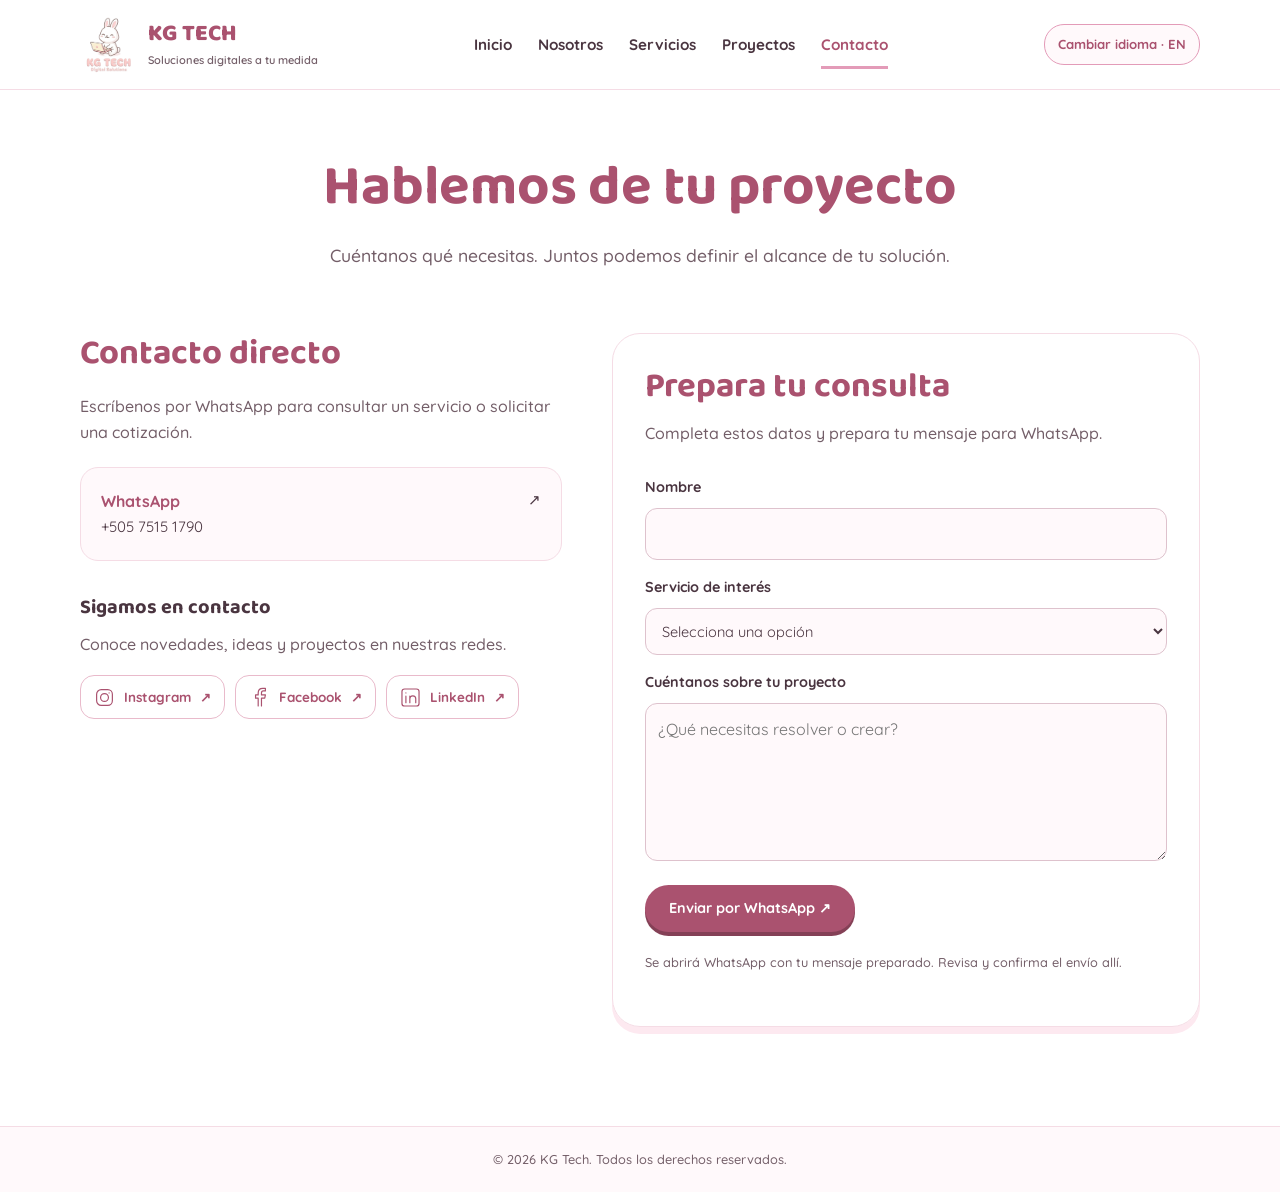
==== contacto.html @ 23386eed "Update KG Tech website with service pages and portfolio galleries" ====
<!DOCTYPE html>
<html lang="es"><head><meta charset="UTF-8"><meta name="viewport" content="width=device-width, initial-scale=1.0"><title>Contacto · KG Tech</title><meta name="description" content="Consulta y cotiza tu proyecto digital con KG Tech por WhatsApp."><meta name="theme-color" content="#fff9fb"><link rel="icon" type="image/png" href="logos/kg-tech-logo.png"><link rel="preconnect" href="https://fonts.googleapis.com"><link rel="preconnect" href="https://fonts.gstatic.com" crossorigin><link href="https://fonts.googleapis.com/css2?family=Baloo+2:wght@500;600;700;800&family=Quicksand:wght@400;500;600;700&display=swap" rel="stylesheet"><link rel="stylesheet" href="assets/site.css"><script src="assets/social-links.js" defer></script><script src="assets/site.js" defer></script></head><body><a href="#contenido" class="skip-link" data-es="Saltar al contenido" data-en="Skip to content">Saltar al contenido</a><header class="site-header"><div class="nav-wrap"><a class="logo" href="index.html" aria-label="KG Tech — Inicio"><img src="logos/kg-tech-logo.png" alt="" width="300" height="355"><span class="logo-copy">KG TECH<small data-es="Soluciones digitales a tu medida" data-en="Digital solutions tailored to you">Soluciones digitales a tu medida</small></span></a><button class="menu-toggle" type="button" aria-controls="main-nav" aria-expanded="false" aria-label="Abrir menú">☰</button><nav id="main-nav" aria-label="Principal"><ul><li><a href="index.html"  data-es="Inicio" data-en="Home">Inicio</a></li><li><a href="nosotros.html"  data-es="Nosotros" data-en="About">Nosotros</a></li><li><a href="servicios.html"  data-es="Servicios" data-en="Services">Servicios</a></li><li><a href="proyectos.html"  data-es="Proyectos" data-en="Projects">Proyectos</a></li><li><a href="contacto.html" aria-current="page" data-es="Contacto" data-en="Contact">Contacto</a></li></ul></nav><button id="lang-toggle" type="button" aria-label="Cambiar idioma">Cambiar idioma · EN</button></div></header><main id="contenido"><section class="page-intro"><h1 data-es="Hablemos de tu proyecto" data-en="Let’s discuss your project">Hablemos de tu proyecto</h1><p class="lead" data-es="Cuéntanos qué necesitas. Juntos podemos definir el alcance de tu solución." data-en="Tell us what you need. Together we can define the scope of your solution.">Cuéntanos qué necesitas. Juntos podemos definir el alcance de tu solución.</p></section>
<section class="contact-layout"><aside class="contact-details"><h2 data-es="Contacto directo" data-en="Direct contact">Contacto directo</h2><p data-es="Escríbenos por WhatsApp para consultar un servicio o solicitar una cotización." data-en="Message us on WhatsApp to ask about a service or request a quote.">Escríbenos por WhatsApp para consultar un servicio o solicitar una cotización.</p><a class="contact-channel" href="https://wa.me/50575151790" target="_blank" rel="noopener noreferrer"><strong>WhatsApp</strong><span>+505 7515 1790</span><span class="channel-arrow" aria-hidden="true">↗</span></a><div class="social-note"><h3 data-es="Sigamos en contacto" data-en="Let’s stay in touch">Sigamos en contacto</h3><p data-es="Conoce novedades, ideas y proyectos en nuestras redes." data-en="Explore updates, ideas and projects on our social media.">Conoce novedades, ideas y proyectos en nuestras redes.</p><div class="social-buttons" aria-label="Redes sociales">
<a class="social-button" data-social="instagram" href="https://www.instagram.com/" target="_blank" rel="noopener noreferrer" aria-label="Instagram"><span class="social-icon" aria-hidden="true"><svg viewBox="0 0 32 32" fill="none" stroke="currentColor" stroke-width="1.8" stroke-linecap="round" stroke-linejoin="round"><rect x="4" y="4" width="24" height="24" rx="7"/><circle cx="16" cy="16" r="6"/><path d="M23 9h.01"/></svg></span><span>Instagram</span><span aria-hidden="true">↗</span></a>
<a class="social-button" data-social="facebook" href="https://www.facebook.com/" target="_blank" rel="noopener noreferrer" aria-label="Facebook"><span class="social-icon" aria-hidden="true"><svg viewBox="0 0 32 32" fill="none" stroke="currentColor" stroke-width="1.8" stroke-linecap="round" stroke-linejoin="round"><path d="M19 29V17h5l1-5h-6V9c0-2 1-3 3-3h3V2h-4c-5 0-7 3-7 7v3h-4v5h4v12"/></svg></span><span>Facebook</span><span aria-hidden="true">↗</span></a>
<a class="social-button" data-social="linkedin" href="https://www.linkedin.com/" target="_blank" rel="noopener noreferrer" aria-label="LinkedIn"><span class="social-icon" aria-hidden="true"><svg viewBox="0 0 32 32" fill="none" stroke="currentColor" stroke-width="1.8" stroke-linecap="round" stroke-linejoin="round"><rect x="3" y="3" width="26" height="26" rx="4"/><path d="M9 14v10m0-15h.01M15 24V14m0 4c0-6 9-6 9 0v6"/></svg></span><span>LinkedIn</span><span aria-hidden="true">↗</span></a>
</div></div></aside><div class="contact-form-wrap"><h2 data-es="Prepara tu consulta" data-en="Prepare your inquiry">Prepara tu consulta</h2><p data-es="Completa estos datos y prepara tu mensaje para WhatsApp." data-en="Fill in these details and prepare your WhatsApp message.">Completa estos datos y prepara tu mensaje para WhatsApp.</p><form id="contact-form"><label for="name" data-es="Nombre" data-en="Name">Nombre</label><input id="name" name="name" autocomplete="name" required maxlength="120"><label for="service" data-es="Servicio de interés" data-en="Service of interest">Servicio de interés</label><select id="service" name="service"><option value="" data-es="Selecciona una opción" data-en="Select an option">Selecciona una opción</option><option value="1" data-es="Desarrollo Web" data-en="Web Development">Desarrollo Web</option><option value="2" data-es="Análisis de Datos y Business Intelligence" data-en="Data Analysis and Business Intelligence">Análisis de Datos y Business Intelligence</option><option value="3" data-es="Digitación y Gestión de Datos" data-en="Data Entry and Data Management">Digitación y Gestión de Datos</option><option value="4" data-es="Automatización de Procesos" data-en="Process Automation">Automatización de Procesos</option><option value="5" data-es="Bases de Datos" data-en="Databases">Bases de Datos</option><option value="6" data-es="Desarrollo de Software" data-en="Software Development">Desarrollo de Software</option><option value="integral" data-es="Proyecto integral / varias áreas" data-en="Complete project / several areas">Proyecto integral / varias áreas</option></select><label for="message" data-es="Cuéntanos sobre tu proyecto" data-en="Tell us about your project">Cuéntanos sobre tu proyecto</label><textarea id="message" name="message" rows="5" required minlength="10" maxlength="5000" data-es-placeholder="¿Qué necesitas resolver o crear?" data-en-placeholder="What do you need to solve or create?" placeholder="¿Qué necesitas resolver o crear?"></textarea><div class="form-actions"><button type="submit" class="btn-primary" data-es="Enviar por WhatsApp ↗" data-en="Send via WhatsApp ↗">Enviar por WhatsApp ↗</button></div><p class="form-note" data-es="Se abrirá WhatsApp con tu mensaje preparado. Revisa y confirma el envío allí." data-en="WhatsApp will open with your prepared message. Review and confirm sending there.">Se abrirá WhatsApp con tu mensaje preparado. Revisa y confirma el envío allí.</p><p id="form-status" role="status" aria-live="polite"></p></form></div></section></main><footer class="legal-footer"><p data-es="© 2026 KG Tech. Todos los derechos reservados." data-en="© 2026 KG Tech. All rights reserved.">© 2026 KG Tech. Todos los derechos reservados.</p></footer><button id="back-to-top" type="button" hidden aria-label="Volver arriba"><span aria-hidden="true">↑</span><span data-es="Volver arriba" data-en="Back to top">Volver arriba</span></button></body></html>
---- assets/site.css ----
:root{--pink-bg:#fff;--soft:#fff9fb;--pale:#fde9f0;--pink:#e39bb8;--deep:#aa526f;--text:#4a3540;--muted:#735e68;--blush:#f5cadd;--line:#f5dce5;--shadow:0 7px 0 #fde9f0;}
*{box-sizing:border-box;margin:0;padding:0}html{scroll-behavior:smooth}body{font-family:Quicksand,Arial,sans-serif;color:var(--text);background:#fff;line-height:1.65}h1,h2,h3,.logo{font-family:'Baloo 2',Arial,sans-serif;line-height:1.2}h1{font-size:clamp(2.4rem,4.4vw,3.65rem);color:var(--deep)}h1 span{color:var(--text)}h2{font-size:clamp(1.7rem,2.7vw,2.3rem);color:var(--deep)}h3{font-size:1.25rem}p{color:var(--muted);font-weight:500}a{color:inherit;text-decoration:none}button,input,textarea,select{font:inherit}button,a{touch-action:manipulation}img{max-width:100%;height:auto;display:block}a:focus-visible,button:focus-visible,input:focus-visible,textarea:focus-visible,select:focus-visible{outline:3px solid var(--deep);outline-offset:4px}a:hover{color:var(--deep)}.skip-link{position:absolute;top:-70px;left:20px;z-index:200;background:#fff;padding:10px}.skip-link:focus{top:10px}
.site-header{position:sticky;top:0;background:rgba(255,255,255,.96);backdrop-filter:blur(12px);z-index:100;border-bottom:1px solid var(--line)}.nav-wrap{max-width:1180px;margin:auto;padding:10px 30px;display:flex;align-items:center;gap:30px;justify-content:space-between}.logo{display:flex;align-items:center;gap:10px;color:var(--deep);font-size:1.45rem;font-weight:800;flex-shrink:0}.logo img{width:58px;height:69px;object-fit:contain}.logo small{display:block;font:600 .72rem Quicksand,Arial,sans-serif;letter-spacing:.8px;margin-top:2px}nav ul{display:flex;list-style:none;gap:26px}nav a{font-size:.95rem;font-weight:700;white-space:nowrap;padding:9px 0;display:block}nav a[aria-current=page]{color:var(--deep);box-shadow:0 3px 0 var(--pink)}#lang-toggle,.menu-toggle{background:var(--soft);color:var(--deep);border:1px solid var(--pink);border-radius:20px;padding:8px 14px;cursor:pointer;font-weight:700}.menu-toggle{display:none}
section{max-width:1180px;padding:64px 30px;margin:auto}main{min-height:65vh}.hero{display:grid;grid-template-columns:1.05fr 1fr;gap:40px;align-items:center;padding-top:72px;padding-bottom:65px}.eyebrow{display:inline-block;background:var(--blush);color:var(--deep);border-radius:30px;padding:6px 15px;font-size:.78rem;font-weight:700;letter-spacing:.8px;margin-bottom:18px}.lead{font-size:1.1rem;margin-top:22px;max-width:620px;line-height:1.8}.hero-actions{display:flex;align-items:center;flex-wrap:wrap;gap:22px;margin-top:30px}.btn-primary,.btn-secondary{display:inline-flex;align-items:center;justify-content:center;border-radius:30px;padding:12px 24px;font-weight:700;cursor:pointer;border:0;text-align:center;line-height:1.6}.btn-primary{background:var(--deep);color:#fff;box-shadow:0 4px 0 #844056;transition:transform .2s}.btn-primary:hover{color:#fff;transform:translateY(-2px)}.btn-secondary{background:#fff;border:1px solid var(--pink);color:var(--deep)}.link-secondary{font-weight:700;color:var(--deep);text-decoration:underline;text-underline-offset:5px}.hero-caption{font-size:.82rem;color:var(--muted);margin-top:28px;font-weight:600}.hero-visual{background:var(--soft);border-radius:36px;border:1px solid var(--line);overflow:hidden;box-shadow:var(--shadow)}.hero-visual img{width:100%;aspect-ratio:3/2;object-fit:cover}.section-heading{text-align:center;margin:0 auto 34px;max-width:680px}.section-heading p{margin-top:12px}.summary-grid{display:grid;grid-template-columns:repeat(3,1fr);gap:22px}.summary-card,.info-card{background:#fff;border:1px solid var(--line);border-radius:24px;padding:28px;box-shadow:var(--shadow)}.summary-card{position:relative;transition:transform .2s}.summary-card:hover{transform:translateY(-4px)}.number{display:inline-block;font-weight:700;font-size:.8rem;background:var(--blush);color:var(--deep);padding:4px 12px;border-radius:20px;margin-bottom:18px}.summary-card h3{color:var(--deep);padding-right:12px}.summary-card p{font-size:.94rem;margin-top:12px}.card-arrow{position:absolute;right:24px;top:28px;font-size:1.25rem;color:var(--deep)}.about-preview{display:grid;grid-template-columns:1fr 1fr;gap:60px;background:var(--soft);border-radius:30px;margin-top:28px;margin-bottom:30px;max-width:1120px;padding:42px}.about-preview p{margin-bottom:20px}.cta{max-width:1120px;margin:30px auto 70px;background:var(--blush);border-radius:28px;padding:36px 40px;display:flex;align-items:center;justify-content:space-between;gap:30px}.cta p{margin-top:12px}.cta .btn-primary{flex-shrink:0}
.page-intro{text-align:center;padding-top:64px;padding-bottom:32px}.page-intro .lead{margin:18px auto 0;max-width:740px}.split{display:grid;grid-template-columns:.8fr 1.2fr;gap:65px;align-items:center}.split p{margin-top:18px}.brand-panel{background:var(--soft);border:1px solid var(--line);border-radius:30px;padding:25px;display:flex;align-items:center;justify-content:center}.brand-panel img{width:250px}.three-grid{display:grid;grid-template-columns:repeat(3,1fr);gap:24px}.info-card p{margin-top:14px}.process-section{background:var(--soft);max-width:1120px;border-radius:30px;margin-bottom:50px}.process-list{display:grid;grid-template-columns:repeat(4,1fr);gap:28px;list-style:none;counter-reset:step}.process-list li{counter-increment:step}.process-list li:before{content:counter(step,decimal-leading-zero);display:block;color:var(--deep);font:bold 2rem 'Baloo 2',Arial,sans-serif;margin-bottom:12px}.process-list p{font-size:.93rem;margin-top:10px}
.catalog-section{padding-top:22px}.services-grid{display:grid;grid-template-columns:repeat(2,1fr);gap:26px}.service-card{border:1px solid var(--line);border-radius:26px;padding:34px;box-shadow:var(--shadow);scroll-margin-top:120px;display:flex;flex-direction:column;align-items:flex-start}.service-card h2{font-size:1.7rem}.service-card p{margin-top:15px}.service-benefit{font-weight:700}.service-card .link-secondary{margin-top:24px;font-size:.9rem}.integration{display:grid;grid-template-columns:1.4fr .6fr;gap:50px;align-items:center;background:var(--soft);border-radius:30px;max-width:1120px;margin-bottom:40px;padding:40px}.integration p{margin-top:15px}.integration-flow{display:flex;align-items:center;flex-direction:column;gap:10px}.integration-flow span{background:#fff;border:1px solid var(--line);padding:12px 25px;border-radius:15px;font-weight:700;text-align:center;width:100%}.integration-flow b{color:var(--deep)}
.projects-section{padding-top:24px}.notice{background:var(--blush);border-radius:16px;padding:18px 24px;margin-bottom:30px;font-size:.92rem}.project-card{border:1px solid var(--line);border-radius:24px;overflow:hidden;box-shadow:var(--shadow)}.project-visual{background:var(--soft);padding:25px;min-height:200px;display:flex;align-items:center}.project-body{padding:26px}.tag{display:inline-block;font-size:.72rem;color:var(--deep);background:var(--blush);border-radius:20px;padding:4px 10px;margin-bottom:15px;font-weight:700}.project-body h2{font-size:1.5rem}.project-body p{font-size:.93rem;margin-top:16px}.project-body h3{font-size:1rem;margin-top:20px}.project-categories{color:var(--deep);font-weight:700}.project-goal{background:var(--soft);padding:12px;border-radius:12px}.project-body .link-secondary{display:inline-block;font-size:.9rem;margin-top:24px}.demo-window{width:100%;border:1px solid #ebc9d6;border-radius:12px;overflow:hidden;background:white;box-shadow:0 8px 18px #aa526f15}.demo-toolbar{height:22px;background:var(--pale);padding:7px;display:flex;gap:4px}.demo-toolbar i{width:6px;height:6px;border-radius:50%;background:var(--pink)}.demo-web,.demo-bi{padding:18px}.demo-line{height:6px;width:45%;background:var(--pale);border-radius:4px;margin-bottom:9px}.demo-line.wide{width:75%;height:10px;background:var(--pink)}.demo-products{display:flex;gap:8px;margin-top:17px}.demo-products i{height:50px;flex:1;border-radius:8px;background:var(--blush)}.demo-button{height:8px;width:35%;background:var(--pink);border-radius:6px;margin-top:12px}.demo-kpis{display:flex;gap:7px}.demo-kpis i{height:26px;flex:1;background:var(--blush);border-radius:6px}.demo-bars{height:78px;display:flex;gap:10px;align-items:flex-end;padding-top:10px;border-bottom:1px solid var(--line)}.demo-bars i{flex:1;background:var(--pink);height:45%;border-radius:4px 4px 0 0}.demo-bars i:nth-child(2){height:60%}.demo-bars i:nth-child(3){height:50%}.demo-bars i:nth-child(4){height:80%;background:#e39bb8}.demo-bars i:nth-child(5){height:100%;background:#e39bb8}.demo-software{display:flex;height:135px}.demo-side{width:24%;background:var(--blush)}.demo-table{flex:1;padding:15px}.demo-table i{display:block;border-bottom:1px solid var(--line);height:23px;background:linear-gradient(90deg,var(--pale) 25%,transparent 25%,transparent 35%,var(--soft) 35%);margin-bottom:3px}
.contact-layout{display:grid;grid-template-columns:.9fr 1.1fr;gap:50px;padding-top:30px;align-items:start}.contact-details>p{margin-top:18px}.contact-channel{display:flex;flex-direction:column;position:relative;padding:20px 45px 20px 20px;background:var(--soft);border:1px solid var(--line);border-radius:18px;margin-top:22px;overflow-wrap:anywhere}.contact-channel strong{color:var(--deep)}.contact-channel span{font-size:.94rem}.channel-arrow{position:absolute;right:20px;top:20px}.social-note{margin-top:34px}.social-note p{margin:12px 0 8px}.social-note strong{font-size:.94rem}.contact-form-wrap{border:1px solid var(--line);border-radius:28px;padding:32px;box-shadow:var(--shadow)}.contact-form-wrap>p{margin-top:12px}form{display:flex;flex-direction:column;gap:8px;margin-top:22px}label{font-weight:700;font-size:.9rem;margin-top:8px}input,select,textarea{width:100%;background:var(--soft);border:1px solid #dec2cd;border-radius:12px;padding:12px;color:var(--text)}textarea{resize:vertical;min-height:130px}select{white-space:normal;font-size:.91rem}.form-actions{display:flex;flex-wrap:wrap;gap:12px;margin-top:16px}.form-actions button{font-size:.9rem}.form-note,#form-status{font-size:.8rem;margin-top:12px}.form-note{line-height:1.7}
footer{background:var(--soft);border-top:1px solid var(--line);padding:36px 30px 20px;margin-top:40px}.footer-wrap{max-width:1120px;margin:auto;display:flex;justify-content:space-between;gap:30px;font-size:.9rem}.footer-wrap strong{color:var(--deep)}.footer-wrap p{margin-top:7px}.footer-wrap a{display:block;margin-bottom:6px}.copyright{text-align:center;font-size:.78rem;margin-top:30px}
@media(max-width:1000px){.nav-wrap{gap:20px}nav ul{gap:16px}.logo{font-size:1.2rem}.summary-grid{grid-template-columns:repeat(2,1fr)}.three-grid{grid-template-columns:1fr}.project-card{display:grid;grid-template-columns:.6fr 1fr}.project-visual{min-height:240px}.process-list{grid-template-columns:repeat(2,1fr)}.cta{margin-left:24px;margin-right:24px}.integration,.about-preview,.process-section{margin-left:24px;margin-right:24px}}
@media(max-width:760px){.nav-wrap{padding:10px 20px;gap:12px;flex-wrap:wrap}.logo{margin-right:auto}.logo img{width:48px;height:57px}.menu-toggle{display:block;order:2}#lang-toggle{order:3}#main-nav{display:none;order:4;width:100%}#main-nav.is-open{display:block}nav ul{display:flex;flex-direction:column;gap:2px;padding-bottom:10px}nav a{padding:10px 12px}nav a[aria-current=page]{box-shadow:none;background:var(--pale);border-radius:12px}section{padding:45px 22px}.hero{grid-template-columns:1fr;gap:32px;padding-top:40px}.hero-visual{max-width:550px;width:100%;justify-self:center}.hero-copy{max-width:600px}.hero-caption{margin-top:24px}.summary-grid,.services-grid,.split,.about-preview,.integration,.contact-layout{grid-template-columns:1fr}.split,.contact-layout{gap:28px}.summary-card,.service-card{padding:26px}.about-preview,.integration{gap:28px;padding:28px;margin-left:22px;margin-right:22px}.cta{flex-direction:column;align-items:flex-start;padding:28px;margin:20px 22px 45px}.page-intro{padding-top:42px}.process-section{padding:30px 24px}.project-card{display:block}.project-visual{min-height:220px}.demo-window{max-width:340px;margin:auto}.contact-form-wrap{padding:24px}.footer-wrap{flex-direction:column;gap:20px}.brand-panel img{width:220px}.lead{font-size:1rem}.process-list{gap:25px}}
@media(max-width:420px){.summary-grid,.process-list{grid-template-columns:1fr}.hero-actions{gap:20px}.logo small{font-size:.65rem}.logo{gap:7px}h1{font-size:2.25rem}.contact-channel{font-size:.85rem}}
@media(prefers-reduced-motion:reduce){html{scroll-behavior:auto}*,*:before,*:after{transition:none!important}}
/* Service examples and line icons */
.service-heading{display:flex;align-items:center;justify-content:space-between;width:100%;margin-bottom:20px}
.service-icon{display:inline-flex;align-items:center;justify-content:center;width:64px;height:64px;background:var(--pale);color:var(--deep);border-radius:20px;flex-shrink:0}
.service-icon svg{width:34px;height:34px}.service-number{font:700 1.5rem 'Baloo 2',Arial,sans-serif;color:var(--pink)}
.service-list{padding-left:20px;margin-top:20px;color:var(--muted);font-size:.94rem}.service-list li{padding-left:4px;margin-bottom:12px}.service-list li::marker{color:var(--deep)}
.service-example{background:var(--soft);border-left:3px solid var(--pink);border-radius:0 16px 16px 0;padding:18px 20px;margin-top:auto;width:100%}.service-example h3{font-size:1rem;color:var(--deep)}.service-example p{margin-top:8px;font-size:.93rem}
.service-card .service-list{margin-bottom:16px}.service-card{background:linear-gradient(150deg,#fff 75%,#fff9fb)}
/* Social links: editable temporary destinations */
.social-buttons{display:flex;gap:10px;flex-wrap:wrap;margin-top:18px}
.social-button{display:inline-flex;align-items:center;gap:9px;border:1px solid #e9bacb;border-radius:14px;padding:10px 13px;background:#fff;color:var(--deep);font-size:.84rem;font-weight:700;transition:background .2s,transform .2s}
.social-button:hover{background:var(--pale);transform:translateY(-2px)}.social-icon{display:inline-flex;width:21px;height:21px}.social-icon svg{width:100%;height:100%}
/* Projects copied from portfolio-gege */
.portfolio-grid{display:grid;grid-template-columns:repeat(2,minmax(0,1fr));gap:30px;align-items:start}.portfolio-card{border:1px solid var(--line);border-radius:26px;overflow:hidden;box-shadow:var(--shadow);background:#fff;scroll-margin-top:110px}
.portfolio-preview{height:265px;background:var(--soft);padding:18px;border-bottom:1px solid var(--line);display:flex;justify-content:center;align-items:center}.portfolio-preview img{height:100%;width:100%;object-fit:contain;border-radius:12px}.mobile-preview img{width:auto;max-width:100%}
.portfolio-body{padding:28px}.portfolio-body h2{font-size:1.65rem;margin-bottom:16px}.portfolio-body>p{font-size:.95rem;line-height:1.8}
.project-details{border-top:1px solid var(--line);margin-top:24px}.project-details summary{display:flex;justify-content:space-between;gap:15px;padding:18px 0 0;color:var(--deep);font-weight:700;cursor:pointer;list-style:none}.project-details summary::-webkit-details-marker{display:none}.project-details summary:focus-visible{outline:3px solid var(--deep);outline-offset:3px}.project-details[open] summary{padding-bottom:16px}.project-details[open] summary>span:last-child{transform:rotate(45deg)}
.project-detail-content h3{font-size:1.1rem}.project-detail-content ul{padding-left:20px;margin:12px 0 20px;color:var(--muted);font-size:.92rem}.project-detail-content li{margin-bottom:8px}
.project-gallery{display:grid;grid-template-columns:repeat(2,minmax(0,1fr));gap:10px}.project-gallery a{background:var(--soft);border:1px solid var(--line);border-radius:10px;padding:6px;display:flex;align-items:center;justify-content:center;min-height:110px}.project-gallery img{width:100%;max-height:200px;object-fit:contain}.project-resources{display:flex;flex-wrap:wrap;gap:12px;margin-top:20px}.project-resources:empty{display:none}.project-resources a{font-size:.82rem}
.project-cover-art{display:flex;align-items:center;justify-content:center;flex-direction:column;gap:20px;text-align:center;color:var(--deep);height:100%;width:100%;background:radial-gradient(circle at 75% 15%,#f5cadd 0,transparent 50%),var(--pale);border-radius:16px;padding:24px}
.project-cover-art strong{font:700 1.55rem 'Baloo 2',Arial,sans-serif}.project-cover-art .service-icon{background:#fff}

/* Projects organized by service */
.project-service-group{padding-top:28px;padding-bottom:36px}.project-group-heading{margin-bottom:28px;padding-bottom:18px;border-bottom:1px solid var(--line)}.project-group-heading h2{font-size:1.9rem}.project-group-heading p{margin-top:10px}
.service-card .link-secondary{margin-top:auto;padding-top:12px}

/* Minimal legal footer and scroll-to-top control */
.legal-footer{margin-top:35px;padding:22px;text-align:center;background:var(--soft);border-top:1px solid var(--line)}.legal-footer p{font-size:.8rem}
#back-to-top{position:fixed;right:24px;bottom:24px;z-index:120;border:1px solid var(--pink);border-radius:24px;background:#fff;color:var(--deep);padding:10px 16px;box-shadow:0 6px 22px #aa526f26;font-weight:700;font-size:.85rem;cursor:pointer;display:inline-flex;align-items:center;gap:8px}
#back-to-top[hidden]{display:none}#back-to-top>span:first-child{font-size:1.3rem;line-height:1}
.logo-copy small{font-size:.69rem;letter-spacing:0;line-height:1.4;max-width:220px;margin-top:5px;color:var(--muted)}
#lang-toggle{white-space:nowrap;font-size:.82rem;padding:9px 13px}
/* Services in spacious horizontal sections */
.service-list-layout{display:flex;flex-direction:column;gap:0}.service-row{display:grid;grid-template-columns:64px 1fr 1.2fr;gap:30px;padding:36px 0;border-bottom:1px solid var(--line);scroll-margin-top:125px}
.service-row:first-child{padding-top:12px}.service-row:last-child{border-bottom:0}.service-row .service-heading{flex-direction:column;gap:12px;justify-content:flex-start;margin:0}.service-row h2{font-size:1.8rem;margin-bottom:16px}.service-row p{font-size:.95rem;font-weight:500}.service-row .link-secondary{display:inline-block;font-size:.88rem;margin-top:20px}
.service-row-content{background:var(--soft);border-radius:20px;padding:24px}.service-row-content h3{color:var(--deep);font-size:1rem}.service-row .service-list{margin:14px 0 0;font-size:.91rem}.service-row .service-list li:last-child{margin-bottom:0}
/* Portfolio-style client cards */
.proj-grid{display:grid;grid-template-columns:repeat(3,minmax(0,1fr));gap:24px}
.proj-card{background:#fff;border:1px solid var(--line);border-radius:18px;padding:22px;display:flex;flex-direction:column;gap:14px;transition:transform .2s,box-shadow .2s}
.proj-card:hover{transform:translateY(-5px);box-shadow:var(--shadow)}.proj-card h3{font-size:1.13rem;color:var(--deep)}.proj-card p{font-size:.9rem;line-height:1.7}
.client-icon{height:195px;display:flex;align-items:center;justify-content:center;background:#fff;border-radius:14px;overflow:hidden;padding:16px}.client-logo{width:180px;height:170px;object-fit:contain}
.proj-stack{display:flex;flex-wrap:wrap;gap:6px}.proj-stack span{background:var(--pale);color:var(--muted);font-size:.72rem;padding:4px 9px;border-radius:20px}
.proj-btn{margin:auto auto 0;border:0;border-radius:30px;padding:10px 22px;cursor:pointer;color:#fff;background:var(--deep);font-weight:700;font-size:.85rem}
/* Native accessible dialogs with carousel and zoom */
body.dialog-open{overflow:hidden}.project-modal{border:0;border-radius:24px;background:#fff;color:var(--text);width:min(760px,calc(100% - 40px));max-height:90dvh;padding:30px;margin:auto;overflow:auto;box-shadow:0 30px 60px #4a35404d}
dialog::backdrop{background:#4a354090;backdrop-filter:blur(3px)}.dialog-close{position:absolute;right:15px;top:15px;border:0;border-radius:50%;width:36px;height:36px;background:var(--pale);color:var(--deep);cursor:pointer;z-index:2}
.project-modal h2{font-size:1.6rem;padding-right:30px;margin-bottom:14px}#modal-desc{font-size:.94rem;margin-bottom:20px}.project-modal h3{font-size:1.1rem;margin-top:20px;margin-bottom:12px}#modal-bullets{padding-left:20px;font-size:.9rem;color:var(--muted)}#modal-bullets li{margin-bottom:8px}
.modal-gallery{margin-bottom:20px}.carousel-stage{position:relative;border-radius:16px;overflow:hidden;background:var(--soft);border:1px solid var(--line)}#carousel-zoom{width:100%;border:0;background:transparent;padding:0;display:block;cursor:zoom-in}#carousel-image{width:100%;height:360px;object-fit:contain}
.carousel-nav{position:absolute;top:50%;transform:translateY(-50%);border:0;border-radius:50%;width:40px;height:40px;cursor:pointer;font-size:2rem;line-height:1;background:#4a3540cc;color:#fff}.carousel-nav.prev{left:10px}.carousel-nav.next{right:10px}
#carousel-counter{position:absolute;bottom:10px;left:10px;border-radius:20px;background:#4a3540cc;color:#fff;font-size:.75rem;padding:5px 10px}
#carousel-thumbs{display:flex;gap:9px;overflow-x:auto;padding:12px 2px 3px}.carousel-thumb{flex:0 0 80px;width:80px;height:58px;border:2px solid transparent;border-radius:10px;overflow:hidden;background:var(--soft);cursor:pointer;opacity:.65;padding:0}.carousel-thumb img{width:100%;height:100%;object-fit:cover}.carousel-thumb.active{border-color:var(--deep);opacity:1}
.image-lightbox{margin:auto;width:95vw;height:95dvh;max-width:none;max-height:none;background:#24181ff2;border:0;border-radius:18px;padding:50px 60px;color:#fff;overflow:hidden}.image-lightbox::backdrop{background:#24181fe6}.image-lightbox[open]{display:flex;align-items:center;justify-content:center}.image-lightbox img{width:100%;height:100%;object-fit:contain}
.lightbox-nav{position:absolute;top:50%;transform:translateY(-50%);border:0;background:#ffffff26;color:#fff;cursor:pointer;width:40px;height:50px;border-radius:10px;font-size:2rem}.lightbox-nav.prev{left:10px}.lightbox-nav.next{right:10px}#lightbox-counter{position:absolute;bottom:15px;left:50%;transform:translateX(-50%);font-size:.85rem}
@media(max-width:1000px){.nav-wrap{gap:12px;flex-wrap:wrap}.logo{margin-right:auto}.menu-toggle{display:block;order:2}#lang-toggle{order:3}#main-nav{display:none;order:4;width:100%}#main-nav.is-open{display:block}nav ul{flex-direction:column;gap:2px}nav a{padding:10px 12px}nav a[aria-current=page]{box-shadow:none;background:var(--pale);border-radius:12px}.proj-grid{grid-template-columns:repeat(2,minmax(0,1fr))}.service-row{gap:22px;grid-template-columns:58px 1fr 1.2fr}.service-icon{width:58px;height:58px}}
@media(max-width:760px){.service-row{grid-template-columns:58px 1fr;gap:16px;padding:28px 0}.service-row-content{grid-column:1/-1}.service-row h2{font-size:1.65rem}.service-row .service-list{padding-left:18px}.proj-grid{grid-template-columns:1fr}.project-modal{padding:25px 18px;width:calc(100% - 24px)}#carousel-image{height:240px}.project-modal h2{font-size:1.35rem}.image-lightbox{padding:50px 45px}.logo-copy small{font-size:.61rem;max-width:185px}#back-to-top{right:16px;bottom:16px;padding:10px 12px;font-size:.76rem}.nav-wrap{padding:10px 16px}.logo{font-size:1.1rem}.legal-footer{padding-bottom:30px}}
#carousel-zoom{position:relative}#carousel-zoom-label{position:absolute;right:10px;bottom:10px;background:#4a3540cc;color:#fff;border-radius:20px;padding:6px 12px;font-size:.78rem;font-weight:700}
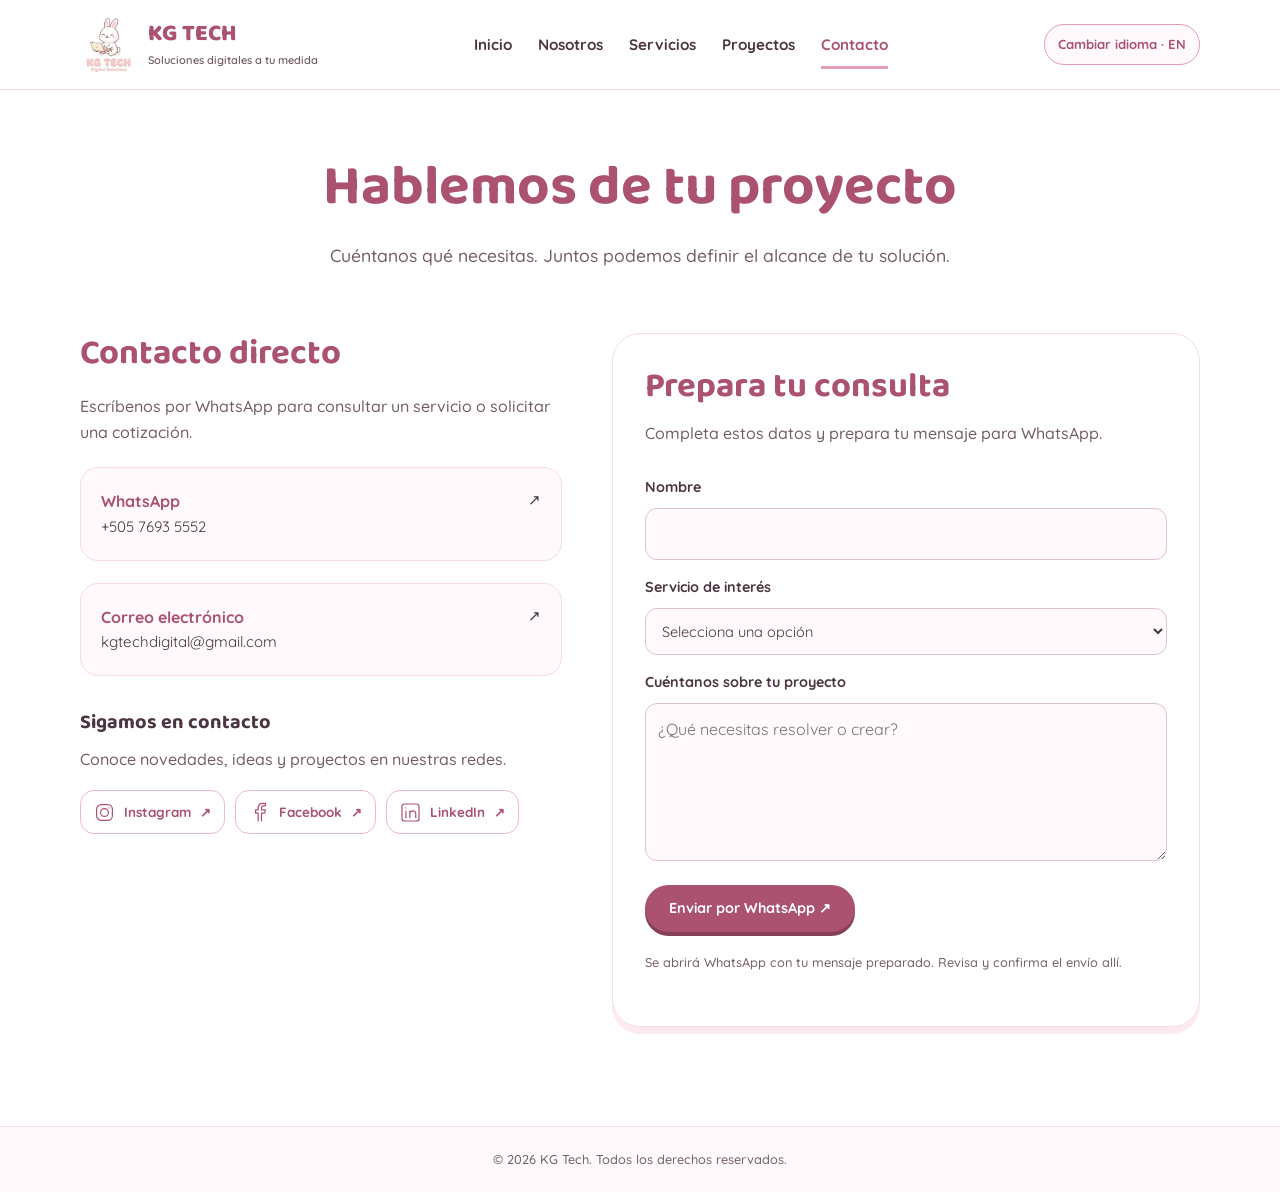
==== commit 62d33f8e: "Actualiza correo y numero de contacto" ====
--- a/contacto.html
+++ b/contacto.html
@@ -1,6 +1,6 @@
 <!DOCTYPE html>
 <html lang="es"><head><meta charset="UTF-8"><meta name="viewport" content="width=device-width, initial-scale=1.0"><title>Contacto · KG Tech</title><meta name="description" content="Consulta y cotiza tu proyecto digital con KG Tech por WhatsApp."><meta name="theme-color" content="#fff9fb"><link rel="icon" type="image/png" href="logos/kg-tech-logo.png"><link rel="preconnect" href="https://fonts.googleapis.com"><link rel="preconnect" href="https://fonts.gstatic.com" crossorigin><link href="https://fonts.googleapis.com/css2?family=Baloo+2:wght@500;600;700;800&family=Quicksand:wght@400;500;600;700&display=swap" rel="stylesheet"><link rel="stylesheet" href="assets/site.css"><script src="assets/social-links.js" defer></script><script src="assets/site.js" defer></script></head><body><a href="#contenido" class="skip-link" data-es="Saltar al contenido" data-en="Skip to content">Saltar al contenido</a><header class="site-header"><div class="nav-wrap"><a class="logo" href="index.html" aria-label="KG Tech — Inicio"><img src="logos/kg-tech-logo.png" alt="" width="300" height="355"><span class="logo-copy">KG TECH<small data-es="Soluciones digitales a tu medida" data-en="Digital solutions tailored to you">Soluciones digitales a tu medida</small></span></a><button class="menu-toggle" type="button" aria-controls="main-nav" aria-expanded="false" aria-label="Abrir menú">☰</button><nav id="main-nav" aria-label="Principal"><ul><li><a href="index.html"  data-es="Inicio" data-en="Home">Inicio</a></li><li><a href="nosotros.html"  data-es="Nosotros" data-en="About">Nosotros</a></li><li><a href="servicios.html"  data-es="Servicios" data-en="Services">Servicios</a></li><li><a href="proyectos.html"  data-es="Proyectos" data-en="Projects">Proyectos</a></li><li><a href="contacto.html" aria-current="page" data-es="Contacto" data-en="Contact">Contacto</a></li></ul></nav><button id="lang-toggle" type="button" aria-label="Cambiar idioma">Cambiar idioma · EN</button></div></header><main id="contenido"><section class="page-intro"><h1 data-es="Hablemos de tu proyecto" data-en="Let’s discuss your project">Hablemos de tu proyecto</h1><p class="lead" data-es="Cuéntanos qué necesitas. Juntos podemos definir el alcance de tu solución." data-en="Tell us what you need. Together we can define the scope of your solution.">Cuéntanos qué necesitas. Juntos podemos definir el alcance de tu solución.</p></section>
-<section class="contact-layout"><aside class="contact-details"><h2 data-es="Contacto directo" data-en="Direct contact">Contacto directo</h2><p data-es="Escríbenos por WhatsApp para consultar un servicio o solicitar una cotización." data-en="Message us on WhatsApp to ask about a service or request a quote.">Escríbenos por WhatsApp para consultar un servicio o solicitar una cotización.</p><a class="contact-channel" href="https://wa.me/50575151790" target="_blank" rel="noopener noreferrer"><strong>WhatsApp</strong><span>+505 7515 1790</span><span class="channel-arrow" aria-hidden="true">↗</span></a><div class="social-note"><h3 data-es="Sigamos en contacto" data-en="Let’s stay in touch">Sigamos en contacto</h3><p data-es="Conoce novedades, ideas y proyectos en nuestras redes." data-en="Explore updates, ideas and projects on our social media.">Conoce novedades, ideas y proyectos en nuestras redes.</p><div class="social-buttons" aria-label="Redes sociales">
+<section class="contact-layout"><aside class="contact-details"><h2 data-es="Contacto directo" data-en="Direct contact">Contacto directo</h2><p data-es="Escríbenos por WhatsApp para consultar un servicio o solicitar una cotización." data-en="Message us on WhatsApp to ask about a service or request a quote.">Escríbenos por WhatsApp para consultar un servicio o solicitar una cotización.</p><a class="contact-channel" href="https://wa.me/50576935552" target="_blank" rel="noopener noreferrer"><strong>WhatsApp</strong><span>+505 7693 5552</span><span class="channel-arrow" aria-hidden="true">↗</span></a><a class="contact-channel" href="mailto:kgtechdigital@gmail.com"><strong data-es="Correo electrónico" data-en="Email">Correo electrónico</strong><span>kgtechdigital@gmail.com</span><span class="channel-arrow" aria-hidden="true">↗</span></a><div class="social-note"><h3 data-es="Sigamos en contacto" data-en="Let’s stay in touch">Sigamos en contacto</h3><p data-es="Conoce novedades, ideas y proyectos en nuestras redes." data-en="Explore updates, ideas and projects on our social media.">Conoce novedades, ideas y proyectos en nuestras redes.</p><div class="social-buttons" aria-label="Redes sociales">
 <a class="social-button" data-social="instagram" href="https://www.instagram.com/" target="_blank" rel="noopener noreferrer" aria-label="Instagram"><span class="social-icon" aria-hidden="true"><svg viewBox="0 0 32 32" fill="none" stroke="currentColor" stroke-width="1.8" stroke-linecap="round" stroke-linejoin="round"><rect x="4" y="4" width="24" height="24" rx="7"/><circle cx="16" cy="16" r="6"/><path d="M23 9h.01"/></svg></span><span>Instagram</span><span aria-hidden="true">↗</span></a>
 <a class="social-button" data-social="facebook" href="https://www.facebook.com/" target="_blank" rel="noopener noreferrer" aria-label="Facebook"><span class="social-icon" aria-hidden="true"><svg viewBox="0 0 32 32" fill="none" stroke="currentColor" stroke-width="1.8" stroke-linecap="round" stroke-linejoin="round"><path d="M19 29V17h5l1-5h-6V9c0-2 1-3 3-3h3V2h-4c-5 0-7 3-7 7v3h-4v5h4v12"/></svg></span><span>Facebook</span><span aria-hidden="true">↗</span></a>
 <a class="social-button" data-social="linkedin" href="https://www.linkedin.com/" target="_blank" rel="noopener noreferrer" aria-label="LinkedIn"><span class="social-icon" aria-hidden="true"><svg viewBox="0 0 32 32" fill="none" stroke="currentColor" stroke-width="1.8" stroke-linecap="round" stroke-linejoin="round"><rect x="3" y="3" width="26" height="26" rx="4"/><path d="M9 14v10m0-15h.01M15 24V14m0 4c0-6 9-6 9 0v6"/></svg></span><span>LinkedIn</span><span aria-hidden="true">↗</span></a>
--- a/assets/site.css
+++ b/assets/site.css
@@ -66,3 +66,12 @@
 @media(max-width:1000px){.nav-wrap{gap:12px;flex-wrap:wrap}.logo{margin-right:auto}.menu-toggle{display:block;order:2}#lang-toggle{order:3}#main-nav{display:none;order:4;width:100%}#main-nav.is-open{display:block}nav ul{flex-direction:column;gap:2px}nav a{padding:10px 12px}nav a[aria-current=page]{box-shadow:none;background:var(--pale);border-radius:12px}.proj-grid{grid-template-columns:repeat(2,minmax(0,1fr))}.service-row{gap:22px;grid-template-columns:58px 1fr 1.2fr}.service-icon{width:58px;height:58px}}
 @media(max-width:760px){.service-row{grid-template-columns:58px 1fr;gap:16px;padding:28px 0}.service-row-content{grid-column:1/-1}.service-row h2{font-size:1.65rem}.service-row .service-list{padding-left:18px}.proj-grid{grid-template-columns:1fr}.project-modal{padding:25px 18px;width:calc(100% - 24px)}#carousel-image{height:240px}.project-modal h2{font-size:1.35rem}.image-lightbox{padding:50px 45px}.logo-copy small{font-size:.61rem;max-width:185px}#back-to-top{right:16px;bottom:16px;padding:10px 12px;font-size:.76rem}.nav-wrap{padding:10px 16px}.logo{font-size:1.1rem}.legal-footer{padding-bottom:30px}}
 #carousel-zoom{position:relative}#carousel-zoom-label{position:absolute;right:10px;bottom:10px;background:#4a3540cc;color:#fff;border-radius:20px;padding:6px 12px;font-size:.78rem;font-weight:700}
+/* Websites and tools from the updated portfolio */
+.website-project .client-icon{height:155px;min-height:155px;padding:12px}
+.website-client-logo{width:100%;max-width:300px;height:auto;max-height:115px;object-fit:contain}
+.tools-section{scroll-margin-top:125px}.tools-grid{display:grid;grid-template-columns:repeat(3,minmax(0,1fr));gap:20px}
+.tool-group{padding:24px;border:1px solid var(--line);border-radius:20px;background:var(--soft)}.tool-group h3{font-size:1.2rem;color:var(--deep);margin-bottom:18px}
+.tool-chips{list-style:none;display:flex;flex-wrap:wrap;gap:9px}.tool-chips li{border:1px solid var(--line);border-radius:20px;background:#fff;padding:6px 12px;color:var(--muted);font-size:.83rem;font-weight:600}
+.tools-callout{padding-top:20px;text-align:center}.tools-callout h2{font-size:1.7rem}.tools-callout p{max-width:650px;margin:14px auto 18px}
+@media(max-width:1000px){.tools-grid{grid-template-columns:repeat(2,minmax(0,1fr))}}
+@media(max-width:600px){.tools-grid{grid-template-columns:1fr}.tools-section{scroll-margin-top:155px}}
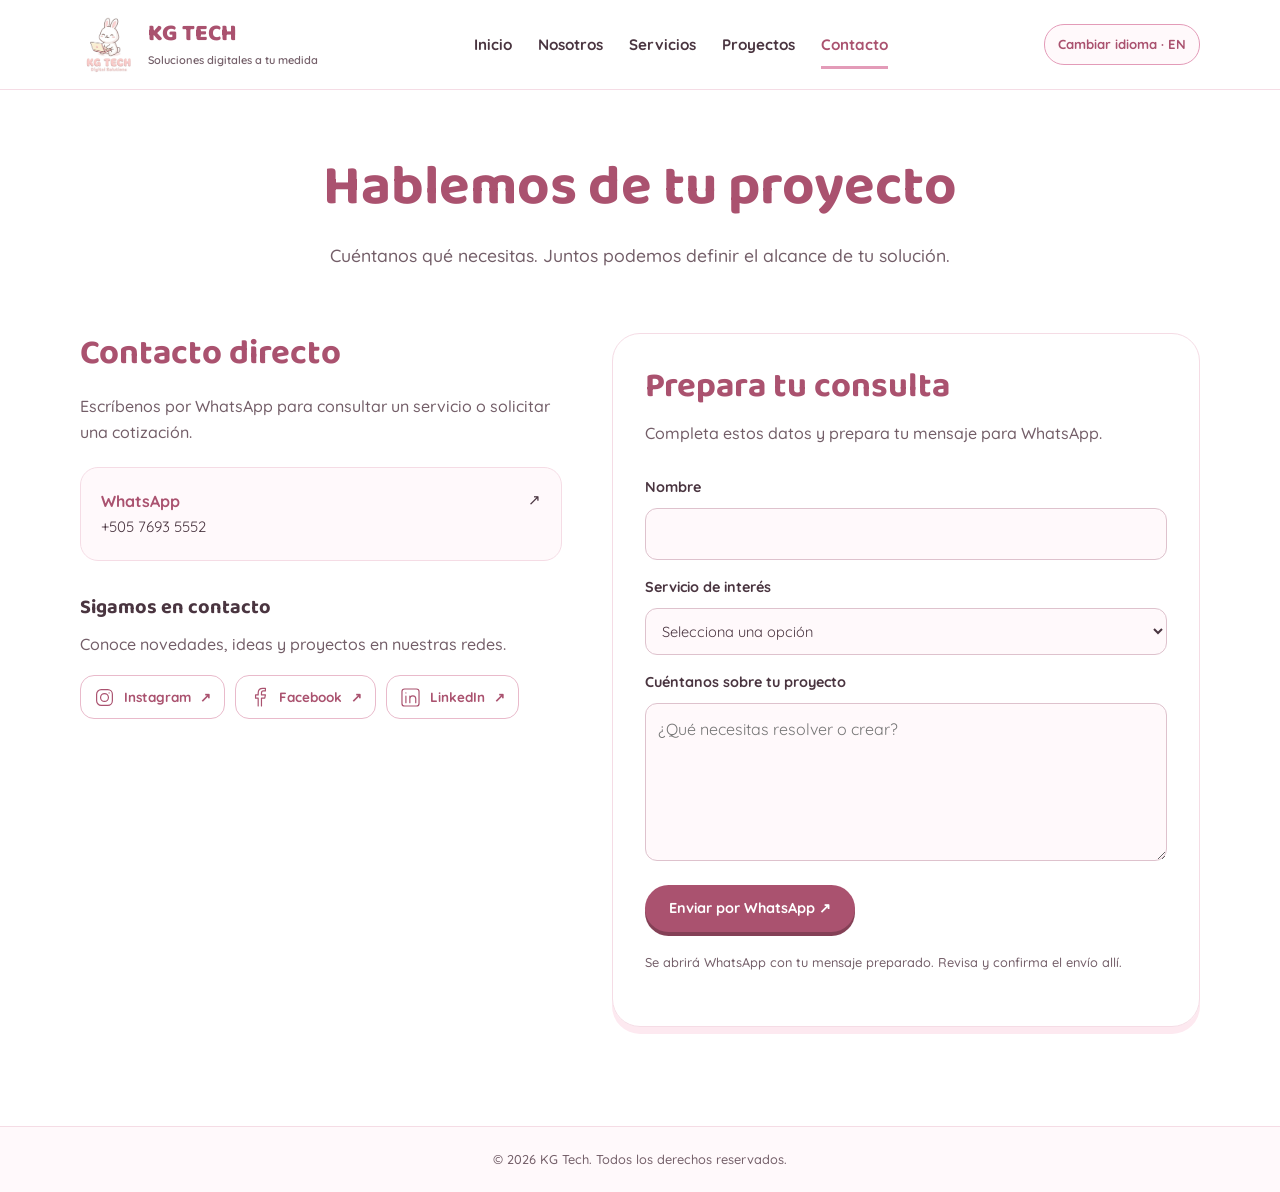
==== commit 6546cf63: "Elimina correo electronico del sitio y documentacion" ====
--- a/contacto.html
+++ b/contacto.html
@@ -1,6 +1,6 @@
 <!DOCTYPE html>
 <html lang="es"><head><meta charset="UTF-8"><meta name="viewport" content="width=device-width, initial-scale=1.0"><title>Contacto · KG Tech</title><meta name="description" content="Consulta y cotiza tu proyecto digital con KG Tech por WhatsApp."><meta name="theme-color" content="#fff9fb"><link rel="icon" type="image/png" href="logos/kg-tech-logo.png"><link rel="preconnect" href="https://fonts.googleapis.com"><link rel="preconnect" href="https://fonts.gstatic.com" crossorigin><link href="https://fonts.googleapis.com/css2?family=Baloo+2:wght@500;600;700;800&family=Quicksand:wght@400;500;600;700&display=swap" rel="stylesheet"><link rel="stylesheet" href="assets/site.css"><script src="assets/social-links.js" defer></script><script src="assets/site.js" defer></script></head><body><a href="#contenido" class="skip-link" data-es="Saltar al contenido" data-en="Skip to content">Saltar al contenido</a><header class="site-header"><div class="nav-wrap"><a class="logo" href="index.html" aria-label="KG Tech — Inicio"><img src="logos/kg-tech-logo.png" alt="" width="300" height="355"><span class="logo-copy">KG TECH<small data-es="Soluciones digitales a tu medida" data-en="Digital solutions tailored to you">Soluciones digitales a tu medida</small></span></a><button class="menu-toggle" type="button" aria-controls="main-nav" aria-expanded="false" aria-label="Abrir menú">☰</button><nav id="main-nav" aria-label="Principal"><ul><li><a href="index.html"  data-es="Inicio" data-en="Home">Inicio</a></li><li><a href="nosotros.html"  data-es="Nosotros" data-en="About">Nosotros</a></li><li><a href="servicios.html"  data-es="Servicios" data-en="Services">Servicios</a></li><li><a href="proyectos.html"  data-es="Proyectos" data-en="Projects">Proyectos</a></li><li><a href="contacto.html" aria-current="page" data-es="Contacto" data-en="Contact">Contacto</a></li></ul></nav><button id="lang-toggle" type="button" aria-label="Cambiar idioma">Cambiar idioma · EN</button></div></header><main id="contenido"><section class="page-intro"><h1 data-es="Hablemos de tu proyecto" data-en="Let’s discuss your project">Hablemos de tu proyecto</h1><p class="lead" data-es="Cuéntanos qué necesitas. Juntos podemos definir el alcance de tu solución." data-en="Tell us what you need. Together we can define the scope of your solution.">Cuéntanos qué necesitas. Juntos podemos definir el alcance de tu solución.</p></section>
-<section class="contact-layout"><aside class="contact-details"><h2 data-es="Contacto directo" data-en="Direct contact">Contacto directo</h2><p data-es="Escríbenos por WhatsApp para consultar un servicio o solicitar una cotización." data-en="Message us on WhatsApp to ask about a service or request a quote.">Escríbenos por WhatsApp para consultar un servicio o solicitar una cotización.</p><a class="contact-channel" href="https://wa.me/50576935552" target="_blank" rel="noopener noreferrer"><strong>WhatsApp</strong><span>+505 7693 5552</span><span class="channel-arrow" aria-hidden="true">↗</span></a><a class="contact-channel" href="mailto:kgtechdigital@gmail.com"><strong data-es="Correo electrónico" data-en="Email">Correo electrónico</strong><span>kgtechdigital@gmail.com</span><span class="channel-arrow" aria-hidden="true">↗</span></a><div class="social-note"><h3 data-es="Sigamos en contacto" data-en="Let’s stay in touch">Sigamos en contacto</h3><p data-es="Conoce novedades, ideas y proyectos en nuestras redes." data-en="Explore updates, ideas and projects on our social media.">Conoce novedades, ideas y proyectos en nuestras redes.</p><div class="social-buttons" aria-label="Redes sociales">
+<section class="contact-layout"><aside class="contact-details"><h2 data-es="Contacto directo" data-en="Direct contact">Contacto directo</h2><p data-es="Escríbenos por WhatsApp para consultar un servicio o solicitar una cotización." data-en="Message us on WhatsApp to ask about a service or request a quote.">Escríbenos por WhatsApp para consultar un servicio o solicitar una cotización.</p><a class="contact-channel" href="https://wa.me/50576935552" target="_blank" rel="noopener noreferrer"><strong>WhatsApp</strong><span>+505 7693 5552</span><span class="channel-arrow" aria-hidden="true">↗</span></a><div class="social-note"><h3 data-es="Sigamos en contacto" data-en="Let’s stay in touch">Sigamos en contacto</h3><p data-es="Conoce novedades, ideas y proyectos en nuestras redes." data-en="Explore updates, ideas and projects on our social media.">Conoce novedades, ideas y proyectos en nuestras redes.</p><div class="social-buttons" aria-label="Redes sociales">
 <a class="social-button" data-social="instagram" href="https://www.instagram.com/" target="_blank" rel="noopener noreferrer" aria-label="Instagram"><span class="social-icon" aria-hidden="true"><svg viewBox="0 0 32 32" fill="none" stroke="currentColor" stroke-width="1.8" stroke-linecap="round" stroke-linejoin="round"><rect x="4" y="4" width="24" height="24" rx="7"/><circle cx="16" cy="16" r="6"/><path d="M23 9h.01"/></svg></span><span>Instagram</span><span aria-hidden="true">↗</span></a>
 <a class="social-button" data-social="facebook" href="https://www.facebook.com/" target="_blank" rel="noopener noreferrer" aria-label="Facebook"><span class="social-icon" aria-hidden="true"><svg viewBox="0 0 32 32" fill="none" stroke="currentColor" stroke-width="1.8" stroke-linecap="round" stroke-linejoin="round"><path d="M19 29V17h5l1-5h-6V9c0-2 1-3 3-3h3V2h-4c-5 0-7 3-7 7v3h-4v5h4v12"/></svg></span><span>Facebook</span><span aria-hidden="true">↗</span></a>
 <a class="social-button" data-social="linkedin" href="https://www.linkedin.com/" target="_blank" rel="noopener noreferrer" aria-label="LinkedIn"><span class="social-icon" aria-hidden="true"><svg viewBox="0 0 32 32" fill="none" stroke="currentColor" stroke-width="1.8" stroke-linecap="round" stroke-linejoin="round"><rect x="3" y="3" width="26" height="26" rx="4"/><path d="M9 14v10m0-15h.01M15 24V14m0 4c0-6 9-6 9 0v6"/></svg></span><span>LinkedIn</span><span aria-hidden="true">↗</span></a>
--- a/assets/site.css
+++ b/assets/site.css
@@ -75,3 +75,74 @@
 .tools-callout{padding-top:20px;text-align:center}.tools-callout h2{font-size:1.7rem}.tools-callout p{max-width:650px;margin:14px auto 18px}
 @media(max-width:1000px){.tools-grid{grid-template-columns:repeat(2,minmax(0,1fr))}}
 @media(max-width:600px){.tools-grid{grid-template-columns:1fr}.tools-section{scroll-margin-top:155px}}
+/* Full-screen mobile navigation, using the existing KG Tech palette. */
+body.mobile-menu-open{position:fixed;width:100%;overflow:hidden}
+.mobile-menu{position:fixed;inset:0;width:100%;max-width:none;height:100dvh;max-height:none;margin:0;border:0;padding:0;background:var(--soft);color:var(--text);overflow:auto;overscroll-behavior:contain;z-index:300;clip-path:inset(0 0 100% 0);transition:clip-path 320ms cubic-bezier(.16,1,.3,1)}
+.mobile-menu::backdrop{background:transparent;backdrop-filter:none}
+.mobile-menu.is-visible{clip-path:inset(0)}
+.mobile-menu.is-closing{clip-path:inset(0 0 100% 0);transition-duration:230ms}
+.mobile-menu-inner{display:flex;flex-direction:column;min-height:100%;padding:calc(24px + env(safe-area-inset-top)) 28px calc(28px + env(safe-area-inset-bottom))}
+.mobile-menu-top{display:flex;justify-content:space-between;align-items:center;gap:20px}
+.mobile-menu .logo{width:170px;font-size:1.6rem;gap:10px}
+.mobile-menu .logo img{width:52px;height:62px}
+.mobile-menu-close{width:44px;height:44px;flex-shrink:0;border:1px solid var(--pink);border-radius:50%;background:transparent;color:var(--deep);cursor:pointer;font-size:1.2rem}
+.mobile-menu-eyebrow{margin:28px 0 12px;letter-spacing:2.5px;font-size:.72rem;font-weight:700;color:var(--deep)}
+.mobile-menu nav ul{display:flex;flex-direction:column;gap:0;list-style:none;padding:0}
+.mobile-menu nav li{border-bottom:1px solid var(--line)}
+.mobile-menu nav a{display:block;padding:16px 0;font:600 32px/1.25 'Baloo 2',Arial,sans-serif;color:var(--text);white-space:normal;transition:color 250ms}
+.mobile-menu nav a:hover,.mobile-menu nav a:focus-visible,.mobile-menu nav a[aria-current=page]{color:var(--deep);background:transparent;border-radius:0;box-shadow:none}
+.mobile-menu-bottom{margin-top:auto;padding-top:32px;--entry-delay:315ms}
+.mobile-menu-bottom p{font-size:.9rem}
+.mobile-menu .social-button:hover,.mobile-menu .social-button:focus-visible,.mobile-menu-close:hover{background:var(--pale);color:var(--deep)}
+.mobile-menu-top,.mobile-menu-eyebrow,.mobile-menu nav li,.mobile-menu-bottom{opacity:0;transform:translateY(18px);transition:opacity 450ms cubic-bezier(.16,1,.3,1),transform 450ms cubic-bezier(.16,1,.3,1);transition-delay:0ms}
+.mobile-menu-eyebrow{--entry-delay:45ms}
+.mobile-menu.is-visible .mobile-menu-top,.mobile-menu.is-visible .mobile-menu-eyebrow,.mobile-menu.is-visible nav li,.mobile-menu.is-visible .mobile-menu-bottom{opacity:1;transform:translateY(0);transition-delay:var(--entry-delay,0ms)}
+@media(min-width:1001px){.mobile-menu{display:none}}
+/* Motion shared by existing content and controls. */
+@keyframes kg-enter{from{opacity:0;transform:translateY(18px)}to{opacity:1;transform:translateY(0)}}
+@media(prefers-reduced-motion:no-preference){
+main{animation:none}
+.hero h1,.page-intro h1{animation:kg-enter 400ms cubic-bezier(.16,1,.3,1) both}
+.scroll-reveal{opacity:0;translate:0 12px;transition:opacity 350ms cubic-bezier(.16,1,.3,1),translate 350ms cubic-bezier(.16,1,.3,1)}
+.scroll-reveal.is-revealed{opacity:1;translate:0 0}
+.hero-visual img,.brand-panel img{transition:transform 650ms cubic-bezier(.16,1,.3,1),filter 650ms}
+.hero-visual:hover img{transform:scale(1.04)}
+.brand-panel{overflow:hidden}.brand-panel:hover img{transform:scale(1.055);filter:brightness(1.03)}
+.btn-primary,.btn-secondary,.proj-btn,.social-button,.menu-toggle,.mobile-menu-close{transition:transform 250ms,filter 250ms,box-shadow 250ms,background 250ms,color 250ms}
+.btn-secondary:hover,.proj-btn:hover{transform:translateY(-2px);filter:brightness(1.06);box-shadow:0 5px 15px #aa526f26}
+.btn-primary:active,.btn-secondary:active,.proj-btn:active,.social-button:active{transform:scale(.97)}
+.link-secondary{display:inline-block;transition:transform 300ms,color 300ms;text-decoration-color:var(--pink)}
+.link-secondary:hover{transform:translateX(3px);text-decoration-color:var(--deep)}
+#main-nav a{transition:color 300ms,text-decoration-color 300ms;text-decoration:underline;text-decoration-color:transparent;text-underline-offset:7px}
+#main-nav a:hover{text-decoration-color:var(--pink)}
+.project-modal[open],.image-lightbox[open]{animation:kg-enter 380ms cubic-bezier(.16,1,.3,1)}
+}
+@media(prefers-reduced-motion:reduce){.mobile-menu,.mobile-menu *{animation:none!important;transition:none!important}.scroll-reveal{opacity:1;translate:none}html{scroll-behavior:auto}}
+/* Replay the same entrance for every project whenever its dialog opens. */
+.site-launcher{position:fixed;inset:0;z-index:500;display:flex;flex-direction:column;align-items:center;justify-content:center;gap:22px;background:var(--soft);pointer-events:none;animation:launcher-dismiss 180ms ease-out 1200ms forwards}
+.launcher-runway{width:min(260px,70vw);aspect-ratio:16/9;display:grid;place-items:center}
+.launcher-bunny{width:100%;height:100%;background:var(--deep);mask:url("launcher-rabbit.gif") center/contain no-repeat;-webkit-mask:url("launcher-rabbit.gif") center/contain no-repeat;clip-path:inset(0 0 3.5% 0)}
+@keyframes launcher-dismiss{to{opacity:0;visibility:hidden}}
+.services-ticker{position:relative;overflow:hidden;background:var(--deep);color:var(--soft);padding:23px 0;isolation:isolate}
+.services-ticker-track{display:flex;width:max-content;animation:services-drift 38s linear infinite}
+.services-ticker-group{display:flex;align-items:center;flex-shrink:0}
+.services-ticker-group>span{display:flex;align-items:center;white-space:nowrap;font:700 .85rem/1.5 Quicksand,Arial,sans-serif;letter-spacing:2px;text-transform:uppercase}
+.services-ticker-group>span::after{content:'·';margin:0 48px;color:var(--blush)}
+.ticker-toggle{position:absolute;right:10px;top:50%;transform:translateY(-50%);width:34px;height:34px;border:1px solid var(--pink);border-radius:50%;color:var(--soft);background:var(--deep);cursor:pointer;font-size:.85rem}
+.services-ticker:has(.ticker-toggle:focus-visible) .services-ticker-track,.services-ticker.is-paused .services-ticker-track,.services-ticker.is-offscreen .services-ticker-track{animation-play-state:paused}
+.ticker-toggle:focus-visible{outline-color:var(--soft)}
+@keyframes services-drift{to{transform:translateX(-50%)}}
+@media(prefers-reduced-motion:reduce){.site-launcher{display:none}.services-ticker{padding-right:24px;overflow:auto}.services-ticker-track{animation:none}.services-ticker-group{flex-wrap:wrap;gap:16px;width:100vw;padding:0 24px}.services-ticker-group>span{white-space:normal}.services-ticker-group>span::after{margin:0 16px}.services-ticker-group[aria-hidden],.ticker-toggle{display:none}}
+@keyframes project-open{from{opacity:0;transform:translateY(24px) scale(.96)}to{opacity:1;transform:translateY(0) scale(1)}}
+@keyframes project-content-enter{from{opacity:0;transform:translateY(18px)}to{opacity:1;transform:translateY(0)}}
+@keyframes project-backdrop-enter{from{opacity:0}to{opacity:1}}
+@media(prefers-reduced-motion:no-preference){
+.project-modal[open]{animation:project-open 300ms cubic-bezier(.16,1,.3,1) both}
+.project-modal[open]::backdrop{animation:project-backdrop-enter 200ms ease-out both}
+.project-modal[open]>:not(.dialog-close){animation:project-content-enter 280ms cubic-bezier(.16,1,.3,1) both;animation-delay:90ms}
+.project-modal[open]>#modal-desc{animation-delay:30ms}
+.project-modal[open]>.modal-gallery{animation-delay:60ms}
+.project-modal[open]>#modal-tech-list{animation-delay:90ms}
+.project-modal[open]>#modal-highlights{animation-delay:120ms}
+.project-modal[open]>#modal-bullets{animation-delay:150ms}
+}
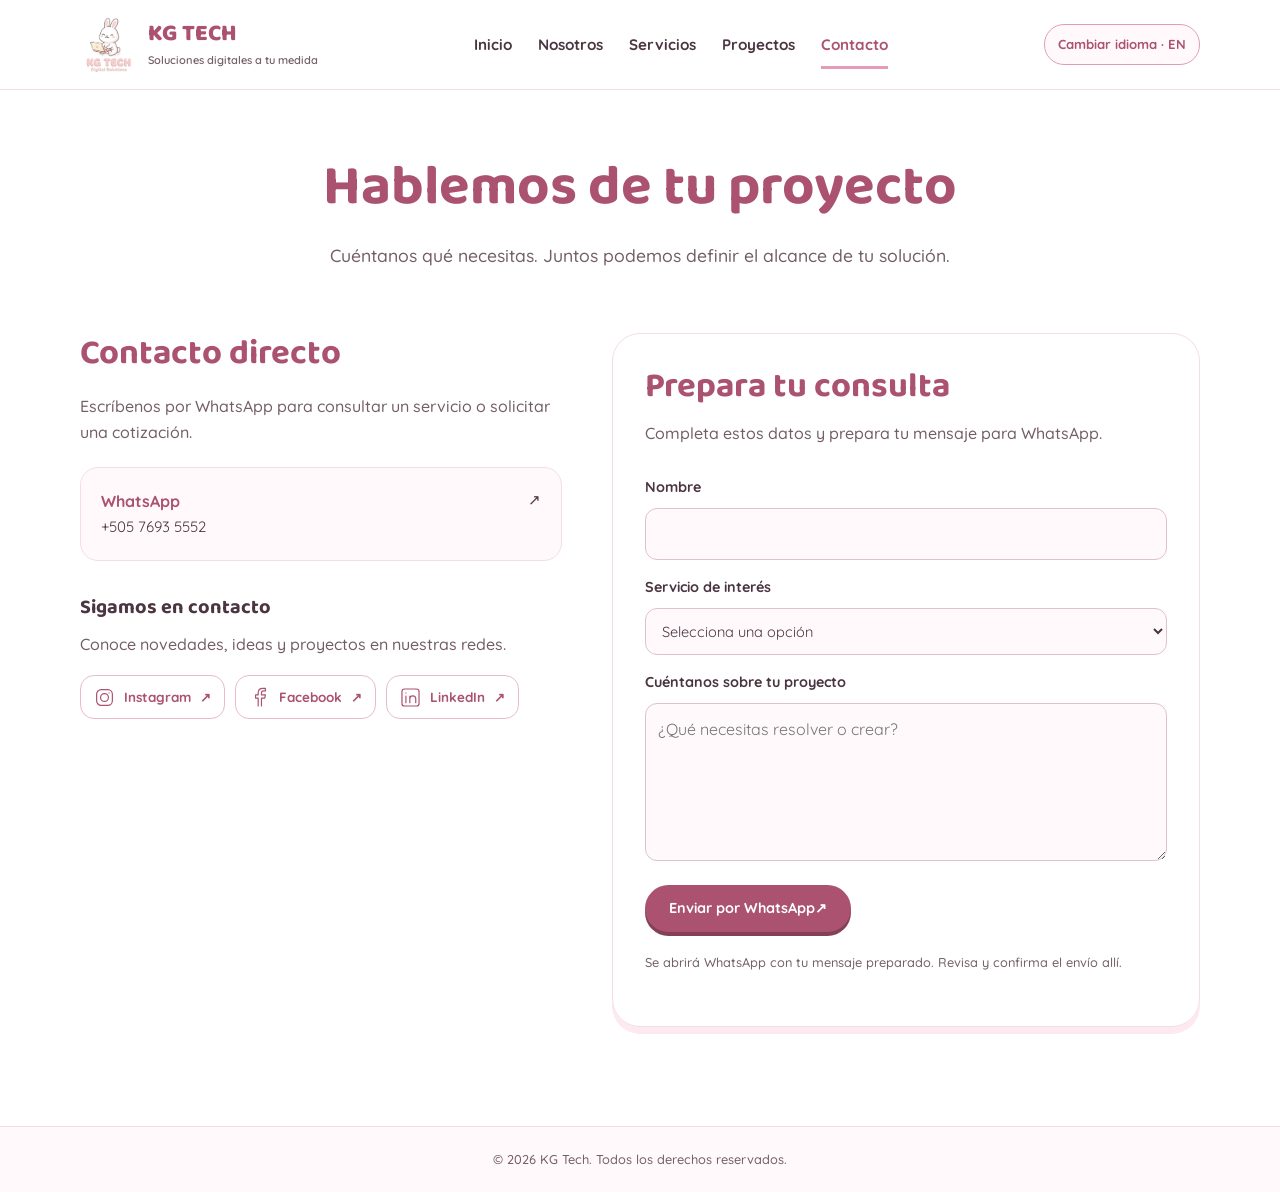
==== commit c17fc08e: "Optimiza imágenes y simplifica el menú móvil - Convierte capturas y logos a WebP redimensionado (~7," ====
--- a/contacto.html
+++ b/contacto.html
@@ -1,7 +1,7 @@
 <!DOCTYPE html>
-<html lang="es"><head><meta charset="UTF-8"><meta name="viewport" content="width=device-width, initial-scale=1.0"><title>Contacto · KG Tech</title><meta name="description" content="Consulta y cotiza tu proyecto digital con KG Tech por WhatsApp."><meta name="theme-color" content="#fff9fb"><link rel="icon" type="image/png" href="logos/kg-tech-logo.png"><link rel="preconnect" href="https://fonts.googleapis.com"><link rel="preconnect" href="https://fonts.gstatic.com" crossorigin><link href="https://fonts.googleapis.com/css2?family=Baloo+2:wght@500;600;700;800&family=Quicksand:wght@400;500;600;700&display=swap" rel="stylesheet"><link rel="stylesheet" href="assets/site.css"><script src="assets/social-links.js" defer></script><script src="assets/site.js" defer></script></head><body><a href="#contenido" class="skip-link" data-es="Saltar al contenido" data-en="Skip to content">Saltar al contenido</a><header class="site-header"><div class="nav-wrap"><a class="logo" href="index.html" aria-label="KG Tech — Inicio"><img src="logos/kg-tech-logo.png" alt="" width="300" height="355"><span class="logo-copy">KG TECH<small data-es="Soluciones digitales a tu medida" data-en="Digital solutions tailored to you">Soluciones digitales a tu medida</small></span></a><button class="menu-toggle" type="button" aria-controls="main-nav" aria-expanded="false" aria-label="Abrir menú">☰</button><nav id="main-nav" aria-label="Principal"><ul><li><a href="index.html"  data-es="Inicio" data-en="Home">Inicio</a></li><li><a href="nosotros.html"  data-es="Nosotros" data-en="About">Nosotros</a></li><li><a href="servicios.html"  data-es="Servicios" data-en="Services">Servicios</a></li><li><a href="proyectos.html"  data-es="Proyectos" data-en="Projects">Proyectos</a></li><li><a href="contacto.html" aria-current="page" data-es="Contacto" data-en="Contact">Contacto</a></li></ul></nav><button id="lang-toggle" type="button" aria-label="Cambiar idioma">Cambiar idioma · EN</button></div></header><main id="contenido"><section class="page-intro"><h1 data-es="Hablemos de tu proyecto" data-en="Let’s discuss your project">Hablemos de tu proyecto</h1><p class="lead" data-es="Cuéntanos qué necesitas. Juntos podemos definir el alcance de tu solución." data-en="Tell us what you need. Together we can define the scope of your solution.">Cuéntanos qué necesitas. Juntos podemos definir el alcance de tu solución.</p></section>
+<html lang="es"><head><meta charset="UTF-8"><meta name="viewport" content="width=device-width, initial-scale=1.0"><title>Contacto · KG Tech</title><meta name="description" content="Consulta y cotiza tu proyecto digital con KG Tech por WhatsApp."><meta name="theme-color" content="#fff9fb"><link rel="icon" type="image/png" href="logos/kg-tech-logo.png"><link rel="preconnect" href="https://fonts.googleapis.com"><link rel="preconnect" href="https://fonts.gstatic.com" crossorigin><link href="https://fonts.googleapis.com/css2?family=Baloo+2:wght@500;600;700;800&family=Quicksand:wght@400;500;600;700&display=swap" rel="stylesheet"><link rel="stylesheet" href="assets/site.css"><script src="assets/social-links.js" defer></script><script src="assets/site.js" defer></script></head><body><a href="#contenido" class="skip-link" data-es="Saltar al contenido" data-en="Skip to content">Saltar al contenido</a><header class="site-header"><div class="nav-wrap"><a class="logo" href="index.html" aria-label="KG Tech — Inicio"><img src="logos/kg-tech-logo.webp" alt="" width="300" height="355"><span class="logo-copy">KG TECH<small data-es="Soluciones digitales a tu medida" data-en="Digital solutions tailored to you">Soluciones digitales a tu medida</small></span></a><button class="menu-toggle" type="button" aria-controls="main-nav" aria-expanded="false" aria-label="Abrir menú"><span class="menu-bars" aria-hidden="true"><span></span><span></span><span></span></span><span class="menu-label" data-es="Menú" data-en="Menu">Menú</span></button><nav id="main-nav" aria-label="Principal"><ul><li><a href="index.html"  data-es="Inicio" data-en="Home">Inicio</a></li><li><a href="nosotros.html"  data-es="Nosotros" data-en="About">Nosotros</a></li><li><a href="servicios.html"  data-es="Servicios" data-en="Services">Servicios</a></li><li><a href="proyectos.html"  data-es="Proyectos" data-en="Projects">Proyectos</a></li><li><a href="contacto.html" aria-current="page" data-es="Contacto" data-en="Contact">Contacto</a></li></ul></nav><button id="lang-toggle" type="button" aria-label="Cambiar idioma">Cambiar idioma · EN</button></div></header><main id="contenido"><section class="page-intro"><h1 data-es="Hablemos de tu proyecto" data-en="Let’s discuss your project">Hablemos de tu proyecto</h1><p class="lead" data-es="Cuéntanos qué necesitas. Juntos podemos definir el alcance de tu solución." data-en="Tell us what you need. Together we can define the scope of your solution.">Cuéntanos qué necesitas. Juntos podemos definir el alcance de tu solución.</p></section>
 <section class="contact-layout"><aside class="contact-details"><h2 data-es="Contacto directo" data-en="Direct contact">Contacto directo</h2><p data-es="Escríbenos por WhatsApp para consultar un servicio o solicitar una cotización." data-en="Message us on WhatsApp to ask about a service or request a quote.">Escríbenos por WhatsApp para consultar un servicio o solicitar una cotización.</p><a class="contact-channel" href="https://wa.me/50576935552" target="_blank" rel="noopener noreferrer"><strong>WhatsApp</strong><span>+505 7693 5552</span><span class="channel-arrow" aria-hidden="true">↗</span></a><div class="social-note"><h3 data-es="Sigamos en contacto" data-en="Let’s stay in touch">Sigamos en contacto</h3><p data-es="Conoce novedades, ideas y proyectos en nuestras redes." data-en="Explore updates, ideas and projects on our social media.">Conoce novedades, ideas y proyectos en nuestras redes.</p><div class="social-buttons" aria-label="Redes sociales">
-<a class="social-button" data-social="instagram" href="https://www.instagram.com/" target="_blank" rel="noopener noreferrer" aria-label="Instagram"><span class="social-icon" aria-hidden="true"><svg viewBox="0 0 32 32" fill="none" stroke="currentColor" stroke-width="1.8" stroke-linecap="round" stroke-linejoin="round"><rect x="4" y="4" width="24" height="24" rx="7"/><circle cx="16" cy="16" r="6"/><path d="M23 9h.01"/></svg></span><span>Instagram</span><span aria-hidden="true">↗</span></a>
-<a class="social-button" data-social="facebook" href="https://www.facebook.com/" target="_blank" rel="noopener noreferrer" aria-label="Facebook"><span class="social-icon" aria-hidden="true"><svg viewBox="0 0 32 32" fill="none" stroke="currentColor" stroke-width="1.8" stroke-linecap="round" stroke-linejoin="round"><path d="M19 29V17h5l1-5h-6V9c0-2 1-3 3-3h3V2h-4c-5 0-7 3-7 7v3h-4v5h4v12"/></svg></span><span>Facebook</span><span aria-hidden="true">↗</span></a>
-<a class="social-button" data-social="linkedin" href="https://www.linkedin.com/" target="_blank" rel="noopener noreferrer" aria-label="LinkedIn"><span class="social-icon" aria-hidden="true"><svg viewBox="0 0 32 32" fill="none" stroke="currentColor" stroke-width="1.8" stroke-linecap="round" stroke-linejoin="round"><rect x="3" y="3" width="26" height="26" rx="4"/><path d="M9 14v10m0-15h.01M15 24V14m0 4c0-6 9-6 9 0v6"/></svg></span><span>LinkedIn</span><span aria-hidden="true">↗</span></a>
-</div></div></aside><div class="contact-form-wrap"><h2 data-es="Prepara tu consulta" data-en="Prepare your inquiry">Prepara tu consulta</h2><p data-es="Completa estos datos y prepara tu mensaje para WhatsApp." data-en="Fill in these details and prepare your WhatsApp message.">Completa estos datos y prepara tu mensaje para WhatsApp.</p><form id="contact-form"><label for="name" data-es="Nombre" data-en="Name">Nombre</label><input id="name" name="name" autocomplete="name" required maxlength="120"><label for="service" data-es="Servicio de interés" data-en="Service of interest">Servicio de interés</label><select id="service" name="service"><option value="" data-es="Selecciona una opción" data-en="Select an option">Selecciona una opción</option><option value="1" data-es="Desarrollo Web" data-en="Web Development">Desarrollo Web</option><option value="2" data-es="Análisis de Datos y Business Intelligence" data-en="Data Analysis and Business Intelligence">Análisis de Datos y Business Intelligence</option><option value="3" data-es="Digitación y Gestión de Datos" data-en="Data Entry and Data Management">Digitación y Gestión de Datos</option><option value="4" data-es="Automatización de Procesos" data-en="Process Automation">Automatización de Procesos</option><option value="5" data-es="Bases de Datos" data-en="Databases">Bases de Datos</option><option value="6" data-es="Desarrollo de Software" data-en="Software Development">Desarrollo de Software</option><option value="integral" data-es="Proyecto integral / varias áreas" data-en="Complete project / several areas">Proyecto integral / varias áreas</option></select><label for="message" data-es="Cuéntanos sobre tu proyecto" data-en="Tell us about your project">Cuéntanos sobre tu proyecto</label><textarea id="message" name="message" rows="5" required minlength="10" maxlength="5000" data-es-placeholder="¿Qué necesitas resolver o crear?" data-en-placeholder="What do you need to solve or create?" placeholder="¿Qué necesitas resolver o crear?"></textarea><div class="form-actions"><button type="submit" class="btn-primary" data-es="Enviar por WhatsApp ↗" data-en="Send via WhatsApp ↗">Enviar por WhatsApp ↗</button></div><p class="form-note" data-es="Se abrirá WhatsApp con tu mensaje preparado. Revisa y confirma el envío allí." data-en="WhatsApp will open with your prepared message. Review and confirm sending there.">Se abrirá WhatsApp con tu mensaje preparado. Revisa y confirma el envío allí.</p><p id="form-status" role="status" aria-live="polite"></p></form></div></section></main><footer class="legal-footer"><p data-es="© 2026 KG Tech. Todos los derechos reservados." data-en="© 2026 KG Tech. All rights reserved.">© 2026 KG Tech. Todos los derechos reservados.</p></footer><button id="back-to-top" type="button" hidden aria-label="Volver arriba"><span aria-hidden="true">↑</span><span data-es="Volver arriba" data-en="Back to top">Volver arriba</span></button></body></html>
+<a class="social-button" data-social="instagram" href="https://www.instagram.com/" target="_blank" rel="noopener noreferrer" aria-label="Instagram"><span class="social-icon" aria-hidden="true"><svg viewBox="0 0 32 32" fill="none" stroke="currentColor" stroke-width="1.8" stroke-linecap="round" stroke-linejoin="round"><rect x="4" y="4" width="24" height="24" rx="7"/><circle cx="16" cy="16" r="6"/><path d="M23 9h.01"/></svg></span><span>Instagram</span><span class="arrow" aria-hidden="true">↗</span></a>
+<a class="social-button" data-social="facebook" href="https://www.facebook.com/" target="_blank" rel="noopener noreferrer" aria-label="Facebook"><span class="social-icon" aria-hidden="true"><svg viewBox="0 0 32 32" fill="none" stroke="currentColor" stroke-width="1.8" stroke-linecap="round" stroke-linejoin="round"><path d="M19 29V17h5l1-5h-6V9c0-2 1-3 3-3h3V2h-4c-5 0-7 3-7 7v3h-4v5h4v12"/></svg></span><span>Facebook</span><span class="arrow" aria-hidden="true">↗</span></a>
+<a class="social-button" data-social="linkedin" href="https://www.linkedin.com/" target="_blank" rel="noopener noreferrer" aria-label="LinkedIn"><span class="social-icon" aria-hidden="true"><svg viewBox="0 0 32 32" fill="none" stroke="currentColor" stroke-width="1.8" stroke-linecap="round" stroke-linejoin="round"><rect x="3" y="3" width="26" height="26" rx="4"/><path d="M9 14v10m0-15h.01M15 24V14m0 4c0-6 9-6 9 0v6"/></svg></span><span>LinkedIn</span><span class="arrow" aria-hidden="true">↗</span></a>
+</div></div></aside><div class="contact-form-wrap"><h2 data-es="Prepara tu consulta" data-en="Prepare your inquiry">Prepara tu consulta</h2><p data-es="Completa estos datos y prepara tu mensaje para WhatsApp." data-en="Fill in these details and prepare your WhatsApp message.">Completa estos datos y prepara tu mensaje para WhatsApp.</p><form id="contact-form"><label for="name" data-es="Nombre" data-en="Name">Nombre</label><input id="name" name="name" autocomplete="name" required maxlength="120"><label for="service" data-es="Servicio de interés" data-en="Service of interest">Servicio de interés</label><select id="service" name="service"><option value="" data-es="Selecciona una opción" data-en="Select an option">Selecciona una opción</option><option value="1" data-es="Desarrollo Web" data-en="Web Development">Desarrollo Web</option><option value="2" data-es="Análisis de Datos y Business Intelligence" data-en="Data Analysis and Business Intelligence">Análisis de Datos y Business Intelligence</option><option value="3" data-es="Digitación y Gestión de Datos" data-en="Data Entry and Data Management">Digitación y Gestión de Datos</option><option value="4" data-es="Automatización de Procesos" data-en="Process Automation">Automatización de Procesos</option><option value="5" data-es="Bases de Datos" data-en="Databases">Bases de Datos</option><option value="6" data-es="Desarrollo de Software" data-en="Software Development">Desarrollo de Software</option><option value="integral" data-es="Proyecto integral / varias áreas" data-en="Complete project / several areas">Proyecto integral / varias áreas</option></select><label for="message" data-es="Cuéntanos sobre tu proyecto" data-en="Tell us about your project">Cuéntanos sobre tu proyecto</label><textarea id="message" name="message" rows="5" required minlength="10" maxlength="5000" data-es-placeholder="¿Qué necesitas resolver o crear?" data-en-placeholder="What do you need to solve or create?" placeholder="¿Qué necesitas resolver o crear?"></textarea><div class="form-actions"><button type="submit" class="btn-primary" data-es="Enviar por WhatsApp <span class=arrow aria-hidden=true>↗</span>" data-en="Send via WhatsApp <span class=arrow aria-hidden=true>↗</span>">Enviar por WhatsApp <span class=arrow aria-hidden=true>↗</span></button></div><p class="form-note" data-es="Se abrirá WhatsApp con tu mensaje preparado. Revisa y confirma el envío allí." data-en="WhatsApp will open with your prepared message. Review and confirm sending there.">Se abrirá WhatsApp con tu mensaje preparado. Revisa y confirma el envío allí.</p><p id="form-status" role="status" aria-live="polite"></p></form></div></section></main><footer class="legal-footer"><p data-es="© 2026 KG Tech. Todos los derechos reservados." data-en="© 2026 KG Tech. All rights reserved.">© 2026 KG Tech. Todos los derechos reservados.</p></footer><button id="back-to-top" type="button" hidden aria-label="Volver arriba"><span aria-hidden="true">↑</span><span data-es="Volver arriba" data-en="Back to top">Volver arriba</span></button></body></html>
--- a/assets/site.css
+++ b/assets/site.css
@@ -146,3 +146,36 @@
 .project-modal[open]>#modal-highlights{animation-delay:120ms}
 .project-modal[open]>#modal-bullets{animation-delay:150ms}
 }
+/* Mobile navigation refinements: compact header, clear menu button, richer panel. */
+.menu-toggle{align-items:center;gap:9px;min-height:44px;padding:0 16px 0 14px;border-radius:999px;font-size:.9rem;line-height:1}
+.menu-bars{display:inline-flex;flex-direction:column;justify-content:center;gap:4px;width:18px}
+.menu-bars span{display:block;height:2px;border-radius:2px;background:currentColor;transition:width 250ms cubic-bezier(.16,1,.3,1)}
+.menu-bars span:nth-child(2){width:72%}
+.menu-toggle:hover .menu-bars span:nth-child(2),.menu-toggle:focus-visible .menu-bars span:nth-child(2){width:100%}
+.menu-toggle:hover{background:var(--pale)}
+#lang-toggle .lang-code{font-weight:800}
+@media(max-width:1000px){.menu-toggle{display:inline-flex}#lang-toggle{min-height:44px}}
+@media(max-width:760px){
+  .nav-wrap{flex-wrap:nowrap;gap:8px;padding:8px 16px}
+  .logo{min-width:0}
+  .logo-copy{min-width:0}
+  .logo-copy small{white-space:nowrap;overflow:hidden;text-overflow:ellipsis}
+  #lang-toggle{order:2;padding:0 12px;min-width:44px}
+  #lang-toggle .lang-long{display:none}
+  .menu-toggle{order:3}
+}
+@media(max-width:400px){.logo-copy small{display:none}}
+@media(max-width:350px){.menu-label{display:none}.menu-toggle{width:44px;padding:0;justify-content:center}}
+.mobile-menu .logo img{background:#fff;border-radius:14px;padding:3px;box-shadow:0 0 0 1px var(--line)}
+.mobile-menu-close{display:grid;place-items:center;font-size:1.05rem}
+.mobile-menu nav li{position:relative}
+.mobile-menu nav a{display:flex;align-items:center;justify-content:space-between;gap:16px;min-height:56px;padding:12px 4px;font-size:clamp(26px,7.5vw,32px)}
+.mobile-menu nav a:active{color:var(--deep)}
+.mobile-menu nav a[aria-current=page]{padding-left:18px}
+.mobile-menu nav a[aria-current=page]::before{content:'';position:absolute;left:0;top:50%;width:6px;height:28px;margin-top:-14px;border-radius:6px;background:var(--pink)}
+.mobile-menu-bottom{display:flex;flex-direction:column;gap:18px;padding-top:28px}
+.mobile-menu-cta{display:flex;justify-content:center;text-align:center;width:100%}
+.mobile-menu-bottom p{margin:0}
+.mobile-menu .social-buttons{margin-top:0}
+/* Mobile: hide decorative arrow glyphs (iOS renders some as grey emoji). */
+@media(max-width:760px){.arrow,.card-arrow,.channel-arrow{display:none!important}}
